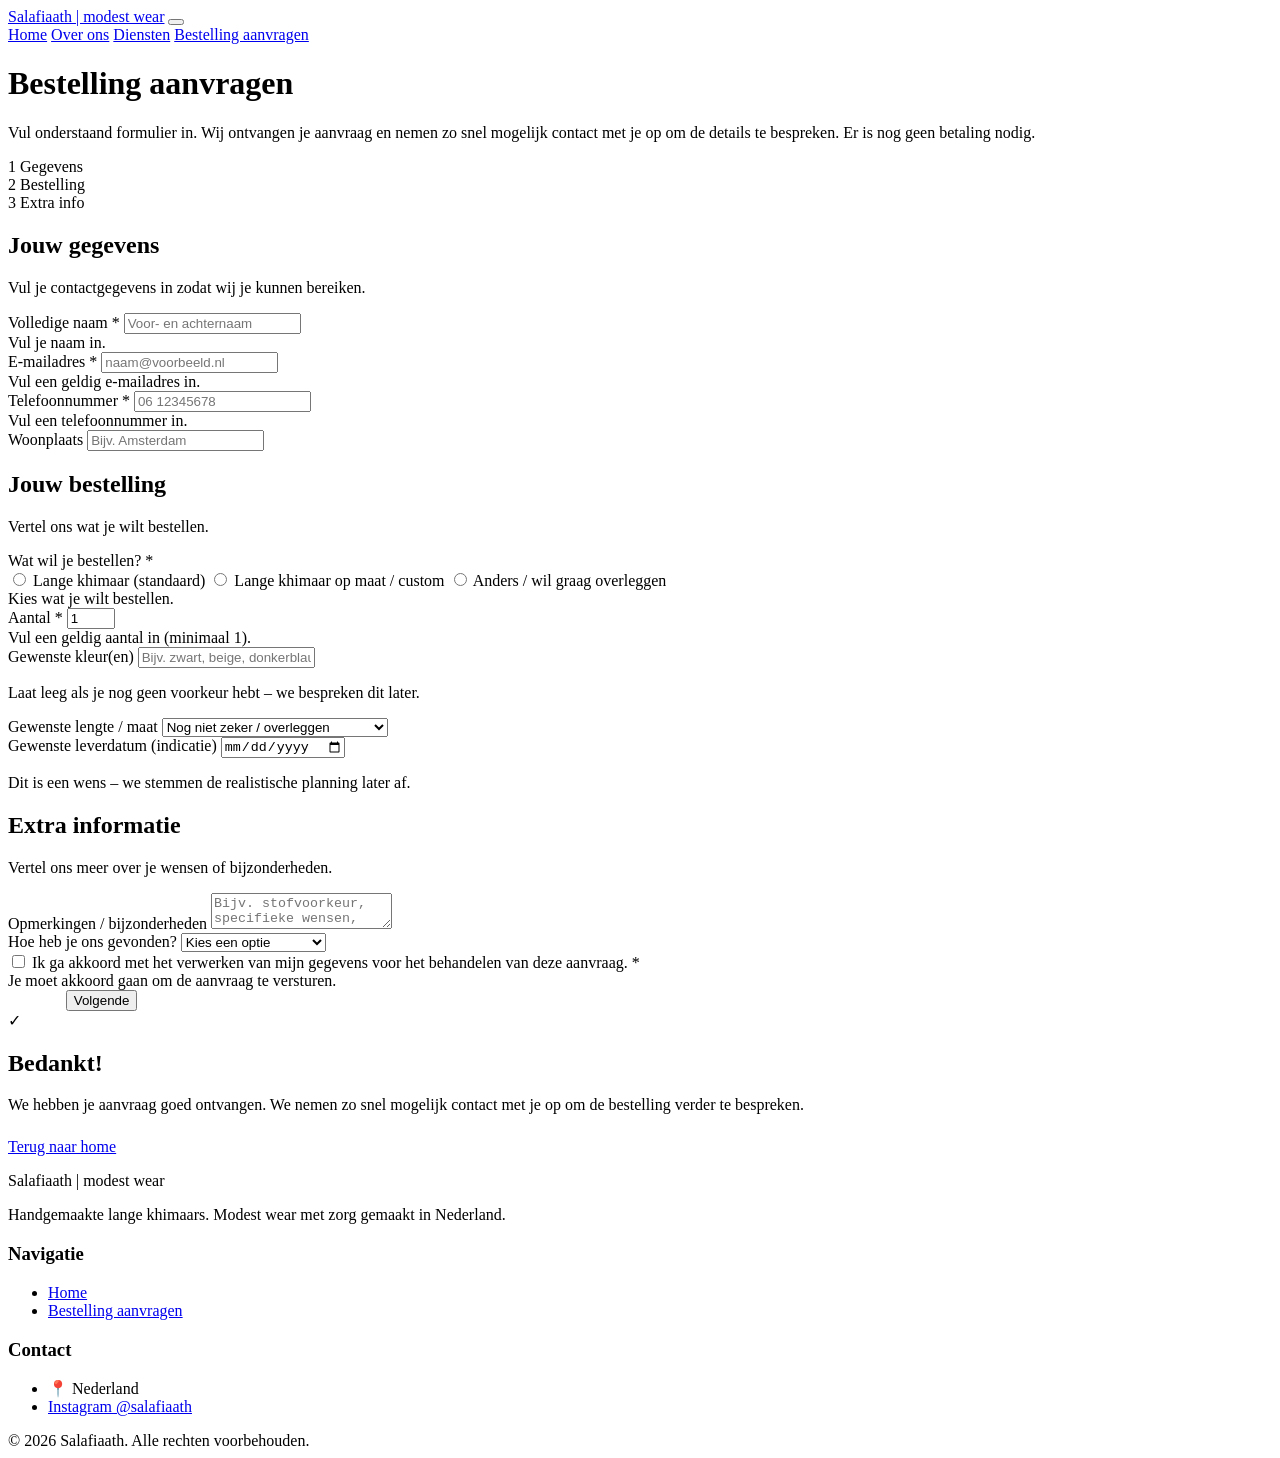
==== bestellen.html @ a57acd8a "Add order/request page with multi-step form" ====
<!DOCTYPE html>
<html lang="nl">
<head>
  <meta charset="UTF-8">
  <meta name="viewport" content="width=device-width, initial-scale=1.0">
  <title>Bestelling aanvragen | Salafiaath</title>
  <meta name="description" content="Vraag eenvoudig een handgemaakte lange khimaar aan bij Salafiaath. Vul het formulier in – wij nemen contact met je op.">
  <meta name="robots" content="noindex">
  <link rel="stylesheet" href="css/style.css">
</head>
<body>
  <!-- Header -->
  <header class="header">
    <div class="container nav">
      <a href="index.html" class="logo">Salafiaath <span>| modest wear</span></a>
      <button class="menu-toggle" aria-label="Menu openen" id="menuToggle">
        <span></span><span></span><span></span>
      </button>
      <nav class="nav-links" id="navLinks">
        <a href="index.html">Home</a>
        <a href="index.html#over">Over ons</a>
        <a href="index.html#diensten">Diensten</a>
        <a href="bestellen.html" class="nav-cta active">Bestelling aanvragen</a>
      </nav>
    </div>
  </header>

  <main>
    <div class="page-header">
      <div class="container">
        <h1>Bestelling aanvragen</h1>
        <p>
          Vul onderstaand formulier in. Wij ontvangen je aanvraag en nemen zo snel mogelijk 
          contact met je op om de details te bespreken. Er is nog geen betaling nodig.
        </p>
      </div>
    </div>

    <section class="form-section">
      <div class="container">
        <div class="form-wrapper">
          <!-- Progress indicator -->
          <div class="form-progress" id="formProgress">
            <div class="progress-step active" data-step="1"><span>1</span> Gegevens</div>
            <div class="progress-step" data-step="2"><span>2</span> Bestelling</div>
            <div class="progress-step" data-step="3"><span>3</span> Extra info</div>
          </div>

          <!-- Form -->
          <!-- 
            BELANGRIJK VOOR E-MAIL:
            Vervang action="https://formspree.io/f/XXXXXXX" door jouw eigen Formspree endpoint.
            Maak een gratis account op https://formspree.io en koppel jouw e-mailadres.
            Alternatief: gebruik EmailJS of Netlify Forms.
          -->
          <form id="orderForm" action="https://formspree.io/f/YOUR_FORM_ID" method="POST" novalidate>
            <!-- Hidden fields for email structure -->
            <input type="hidden" name="_subject" value="Nieuwe aanvraag via Salafiaath website">
            <input type="hidden" name="_template" value="table">
            <input type="text" name="_gotcha" style="display:none" tabindex="-1" autocomplete="off">

            <!-- STEP 1: Klantgegevens -->
            <div class="form-step active" data-step="1">
              <h2>Jouw gegevens</h2>
              <p class="step-desc">Vul je contactgegevens in zodat wij je kunnen bereiken.</p>

              <div class="form-group" data-field="naam">
                <label for="naam">Volledige naam <span class="required">*</span></label>
                <input type="text" id="naam" name="naam" required placeholder="Voor- en achternaam" autocomplete="name">
                <div class="error-msg">Vul je naam in.</div>
              </div>

              <div class="form-group" data-field="email">
                <label for="email">E-mailadres <span class="required">*</span></label>
                <input type="email" id="email" name="email" required placeholder="naam@voorbeeld.nl" autocomplete="email">
                <div class="error-msg">Vul een geldig e-mailadres in.</div>
              </div>

              <div class="form-group" data-field="telefoon">
                <label for="telefoon">Telefoonnummer <span class="required">*</span></label>
                <input type="tel" id="telefoon" name="telefoon" required placeholder="06 12345678" autocomplete="tel">
                <div class="error-msg">Vul een telefoonnummer in.</div>
              </div>

              <div class="form-group" data-field="plaats">
                <label for="plaats">Woonplaats</label>
                <input type="text" id="plaats" name="plaats" placeholder="Bijv. Amsterdam" autocomplete="address-level2">
              </div>
            </div>

            <!-- STEP 2: Bestelling -->
            <div class="form-step" data-step="2">
              <h2>Jouw bestelling</h2>
              <p class="step-desc">Vertel ons wat je wilt bestellen.</p>

              <div class="form-group" data-field="product">
                <label>Wat wil je bestellen? <span class="required">*</span></label>
                <div class="radio-group">
                  <label class="radio-option">
                    <input type="radio" name="product" value="Lange khimaar (standaard)" required>
                    Lange khimaar (standaard)
                  </label>
                  <label class="radio-option">
                    <input type="radio" name="product" value="Lange khimaar (op maat / custom)">
                    Lange khimaar op maat / custom
                  </label>
                  <label class="radio-option">
                    <input type="radio" name="product" value="Anders / overleg">
                    Anders / wil graag overleggen
                  </label>
                </div>
                <div class="error-msg">Kies wat je wilt bestellen.</div>
              </div>

              <div class="form-group" data-field="aantal">
                <label for="aantal">Aantal <span class="required">*</span></label>
                <input type="number" id="aantal" name="aantal" min="1" max="20" value="1" required>
                <div class="error-msg">Vul een geldig aantal in (minimaal 1).</div>
              </div>

              <div class="form-group" data-field="kleur">
                <label for="kleur">Gewenste kleur(en)</label>
                <input type="text" id="kleur" name="kleur" placeholder="Bijv. zwart, beige, donkerblauw…">
                <p class="hint">Laat leeg als je nog geen voorkeur hebt – we bespreken dit later.</p>
              </div>

              <div class="form-group" data-field="lengte">
                <label for="lengte">Gewenste lengte / maat</label>
                <select id="lengte" name="lengte">
                  <option value="">Nog niet zeker / overleggen</option>
                  <option value="Standaard lang">Standaard lang</option>
                  <option value="Extra lang">Extra lang</option>
                  <option value="Op maat (ik geef later maten)">Op maat (ik geef later maten door)</option>
                </select>
              </div>

              <div class="form-group" data-field="gewenste_datum">
                <label for="gewenste_datum">Gewenste leverdatum (indicatie)</label>
                <input type="date" id="gewenste_datum" name="gewenste_datum">
                <p class="hint">Dit is een wens – we stemmen de realistische planning later af.</p>
              </div>
            </div>

            <!-- STEP 3: Extra informatie -->
            <div class="form-step" data-step="3">
              <h2>Extra informatie</h2>
              <p class="step-desc">Vertel ons meer over je wensen of bijzonderheden.</p>

              <div class="form-group" data-field="opmerkingen">
                <label for="opmerkingen">Opmerkingen / bijzonderheden</label>
                <textarea id="opmerkingen" name="opmerkingen" placeholder="Bijv. stofvoorkeur, specifieke wensen, maten, gelegenheid…"></textarea>
              </div>

              <div class="form-group" data-field="hoe_gevonden">
                <label for="hoe_gevonden">Hoe heb je ons gevonden?</label>
                <select id="hoe_gevonden" name="hoe_gevonden">
                  <option value="">Kies een optie</option>
                  <option value="Instagram">Instagram</option>
                  <option value="Via via / aanbeveling">Via via / aanbeveling</option>
                  <option value="Google / zoeken">Google / zoeken</option>
                  <option value="Anders">Anders</option>
                </select>
              </div>

              <div class="form-group">
                <label class="checkbox-option">
                  <input type="checkbox" name="privacy" value="Akkoord" required id="privacy">
                  Ik ga akkoord met het verwerken van mijn gegevens voor het behandelen van deze aanvraag. <span class="required">*</span>
                </label>
                <div class="error-msg" style="margin-left:0;">Je moet akkoord gaan om de aanvraag te versturen.</div>
              </div>
            </div>

            <!-- Navigation buttons -->
            <div class="form-nav" id="formNav">
              <button type="button" class="btn btn-secondary" id="prevBtn" style="visibility:hidden;">Vorige</button>
              <button type="button" class="btn btn-primary" id="nextBtn">Volgende</button>
              <button type="submit" class="btn btn-primary" id="submitBtn" style="display:none;">Aanvraag versturen</button>
            </div>
          </form>

          <!-- Success state -->
          <div class="form-success" id="formSuccess">
            <div class="icon">✓</div>
            <h2>Bedankt!</h2>
            <p>
              We hebben je aanvraag goed ontvangen. We nemen zo snel mogelijk contact met je op 
              om de bestelling verder te bespreken.
            </p>
            <p style="margin-top:1.5rem;">
              <a href="index.html" class="btn btn-primary">Terug naar home</a>
            </p>
          </div>
        </div>
      </div>
    </section>
  </main>

  <!-- Footer -->
  <footer class="footer">
    <div class="container">
      <div class="footer-grid">
        <div>
          <div class="logo">Salafiaath <span style="color:var(--color-accent)">| modest wear</span></div>
          <p>Handgemaakte lange khimaars. Modest wear met zorg gemaakt in Nederland.</p>
        </div>
        <div>
          <h3>Navigatie</h3>
          <ul class="footer-links">
            <li><a href="index.html">Home</a></li>
            <li><a href="bestellen.html">Bestelling aanvragen</a></li>
          </ul>
        </div>
        <div>
          <h3>Contact</h3>
          <ul class="footer-links">
            <li>📍 Nederland</li>
            <li>
              <a href="https://www.instagram.com/salafiaath/" target="_blank" rel="noopener noreferrer">
                Instagram @salafiaath
              </a>
            </li>
          </ul>
        </div>
      </div>
      <div class="footer-bottom">
        <span>© 2026 Salafiaath. Alle rechten voorbehouden.</span>
      </div>
    </div>
  </footer>

  <script src="js/main.js"></script>
  <script src="js/form.js"></script>
</body>
</html>
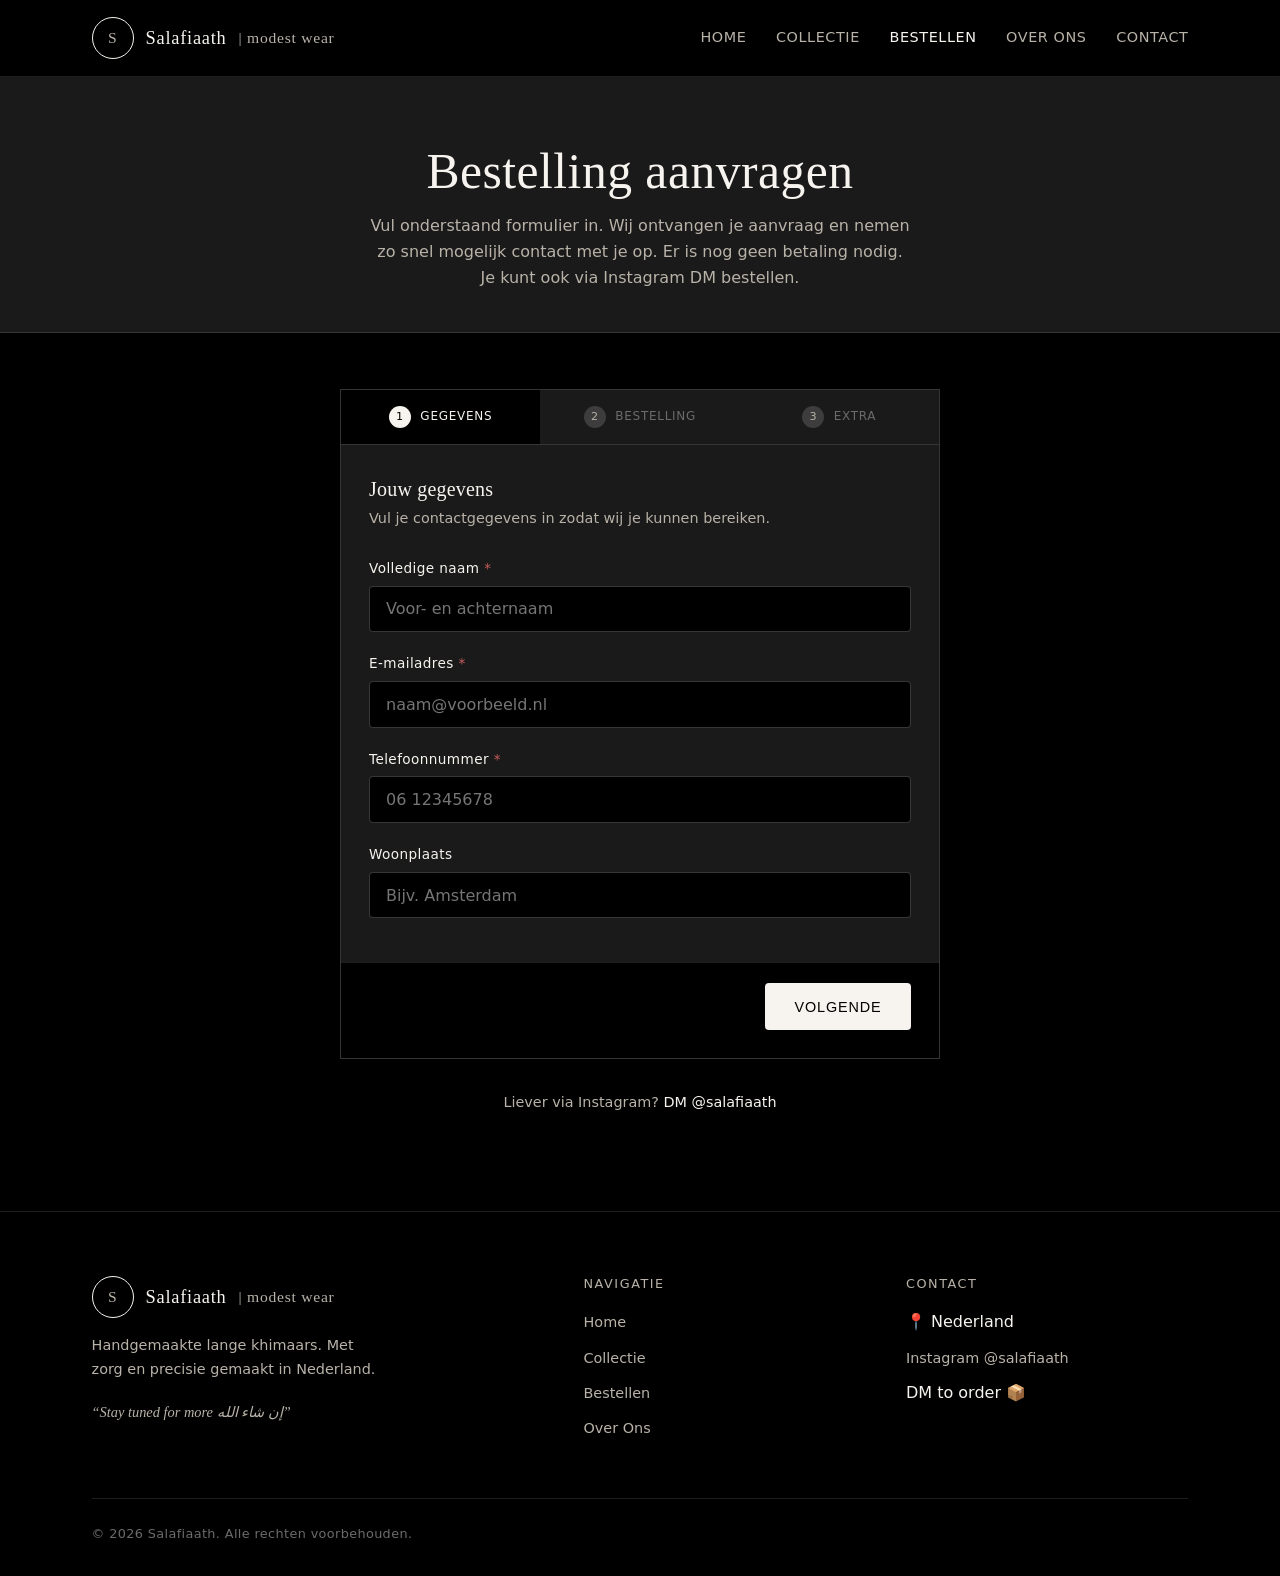
==== commit ef9f9fda: "Redesign order page to match black elegant style" ====
--- a/bestellen.html
+++ b/bestellen.html
@@ -4,23 +4,26 @@
   <meta charset="UTF-8">
   <meta name="viewport" content="width=device-width, initial-scale=1.0">
   <title>Bestelling aanvragen | Salafiaath</title>
-  <meta name="description" content="Vraag eenvoudig een handgemaakte lange khimaar aan bij Salafiaath. Vul het formulier in – wij nemen contact met je op.">
+  <meta name="description" content="Vraag een handgemaakte lange khimaar aan bij Salafiaath. Vul het formulier in – wij nemen contact met je op.">
   <meta name="robots" content="noindex">
   <link rel="stylesheet" href="css/style.css">
 </head>
 <body>
-  <!-- Header -->
   <header class="header">
     <div class="container nav">
-      <a href="index.html" class="logo">Salafiaath <span>| modest wear</span></a>
+      <a href="index.html" class="logo">
+        <span class="logo-mark">S</span>
+        Salafiaath <span>| modest wear</span>
+      </a>
       <button class="menu-toggle" aria-label="Menu openen" id="menuToggle">
         <span></span><span></span><span></span>
       </button>
       <nav class="nav-links" id="navLinks">
         <a href="index.html">Home</a>
-        <a href="index.html#over">Over ons</a>
-        <a href="index.html#diensten">Diensten</a>
-        <a href="bestellen.html" class="nav-cta active">Bestelling aanvragen</a>
+        <a href="index.html#collectie">Collectie</a>
+        <a href="bestellen.html" class="active">Bestellen</a>
+        <a href="index.html#over">Over Ons</a>
+        <a href="index.html#contact">Contact</a>
       </nav>
     </div>
   </header>
@@ -30,8 +33,8 @@
       <div class="container">
         <h1>Bestelling aanvragen</h1>
         <p>
-          Vul onderstaand formulier in. Wij ontvangen je aanvraag en nemen zo snel mogelijk 
-          contact met je op om de details te bespreken. Er is nog geen betaling nodig.
+          Vul onderstaand formulier in. Wij ontvangen je aanvraag en nemen zo snel mogelijk
+          contact met je op. Er is nog geen betaling nodig. Je kunt ook via Instagram DM bestellen.
         </p>
       </div>
     </div>
@@ -39,27 +42,17 @@
     <section class="form-section">
       <div class="container">
         <div class="form-wrapper">
-          <!-- Progress indicator -->
           <div class="form-progress" id="formProgress">
             <div class="progress-step active" data-step="1"><span>1</span> Gegevens</div>
             <div class="progress-step" data-step="2"><span>2</span> Bestelling</div>
-            <div class="progress-step" data-step="3"><span>3</span> Extra info</div>
+            <div class="progress-step" data-step="3"><span>3</span> Extra</div>
           </div>
 
-          <!-- Form -->
-          <!-- 
-            BELANGRIJK VOOR E-MAIL:
-            Vervang action="https://formspree.io/f/XXXXXXX" door jouw eigen Formspree endpoint.
-            Maak een gratis account op https://formspree.io en koppel jouw e-mailadres.
-            Alternatief: gebruik EmailJS of Netlify Forms.
-          -->
           <form id="orderForm" action="https://formspree.io/f/YOUR_FORM_ID" method="POST" novalidate>
-            <!-- Hidden fields for email structure -->
             <input type="hidden" name="_subject" value="Nieuwe aanvraag via Salafiaath website">
             <input type="hidden" name="_template" value="table">
             <input type="text" name="_gotcha" style="display:none" tabindex="-1" autocomplete="off">
 
-            <!-- STEP 1: Klantgegevens -->
             <div class="form-step active" data-step="1">
               <h2>Jouw gegevens</h2>
               <p class="step-desc">Vul je contactgegevens in zodat wij je kunnen bereiken.</p>
@@ -88,7 +81,6 @@
               </div>
             </div>
 
-            <!-- STEP 2: Bestelling -->
             <div class="form-step" data-step="2">
               <h2>Jouw bestelling</h2>
               <p class="step-desc">Vertel ons wat je wilt bestellen.</p>
@@ -103,6 +95,10 @@
                   <label class="radio-option">
                     <input type="radio" name="product" value="Lange khimaar (op maat / custom)">
                     Lange khimaar op maat / custom
+                  </label>
+                  <label class="radio-option">
+                    <input type="radio" name="product" value="Extra lange khimaar">
+                    Extra lange khimaar
                   </label>
                   <label class="radio-option">
                     <input type="radio" name="product" value="Anders / overleg">
@@ -141,7 +137,6 @@
               </div>
             </div>
 
-            <!-- STEP 3: Extra informatie -->
             <div class="form-step" data-step="3">
               <h2>Extra informatie</h2>
               <p class="step-desc">Vertel ons meer over je wensen of bijzonderheden.</p>
@@ -171,7 +166,6 @@
               </div>
             </div>
 
-            <!-- Navigation buttons -->
             <div class="form-nav" id="formNav">
               <button type="button" class="btn btn-secondary" id="prevBtn" style="visibility:hidden;">Vorige</button>
               <button type="button" class="btn btn-primary" id="nextBtn">Volgende</button>
@@ -179,12 +173,11 @@
             </div>
           </form>
 
-          <!-- Success state -->
           <div class="form-success" id="formSuccess">
             <div class="icon">✓</div>
             <h2>Bedankt!</h2>
             <p>
-              We hebben je aanvraag goed ontvangen. We nemen zo snel mogelijk contact met je op 
+              We hebben je aanvraag goed ontvangen. We nemen zo snel mogelijk contact met je op
               om de bestelling verder te bespreken.
             </p>
             <p style="margin-top:1.5rem;">
@@ -192,23 +185,33 @@
             </p>
           </div>
         </div>
+
+        <p style="text-align:center; margin-top:2rem; font-size:0.9rem;">
+          Liever via Instagram?
+          <a href="https://www.instagram.com/salafiaath/" target="_blank" rel="noopener noreferrer">DM @salafiaath</a>
+        </p>
       </div>
     </section>
   </main>
 
-  <!-- Footer -->
   <footer class="footer">
     <div class="container">
       <div class="footer-grid">
         <div>
-          <div class="logo">Salafiaath <span style="color:var(--color-accent)">| modest wear</span></div>
-          <p>Handgemaakte lange khimaars. Modest wear met zorg gemaakt in Nederland.</p>
+          <a href="index.html" class="logo">
+            <span class="logo-mark">S</span>
+            Salafiaath <span>| modest wear</span>
+          </a>
+          <p>Handgemaakte lange khimaars. Met zorg en precisie gemaakt in Nederland.</p>
+          <p class="footer-quote">“Stay tuned for more إن شاء الله”</p>
         </div>
         <div>
           <h3>Navigatie</h3>
           <ul class="footer-links">
             <li><a href="index.html">Home</a></li>
-            <li><a href="bestellen.html">Bestelling aanvragen</a></li>
+            <li><a href="index.html#collectie">Collectie</a></li>
+            <li><a href="bestellen.html">Bestellen</a></li>
+            <li><a href="index.html#over">Over Ons</a></li>
           </ul>
         </div>
         <div>
@@ -220,6 +223,7 @@
                 Instagram @salafiaath
               </a>
             </li>
+            <li>DM to order 📦</li>
           </ul>
         </div>
       </div>
--- a/css/style.css
+++ b/css/style.css
@@ -0,0 +1,765 @@
+/* Salafiaath – Modest Wear
+   Elegant black / anthracite / cream
+*/
+
+:root {
+  --black: #000000;
+  --anthracite: #1a1a1a;
+  --anthracite-soft: #2a2a2a;
+  --gray: #3d3d3d;
+  --gray-mid: #6b6b6b;
+  --cream: #F7F4EF;
+  --cream-soft: #EDE8E0;
+  --white: #FFFFFF;
+  --text: #F7F4EF;
+  --text-muted: #B8B2A8;
+  --border: rgba(247, 244, 239, 0.12);
+  --border-strong: rgba(247, 244, 239, 0.22);
+  --error: #c45c5c;
+  --success: #4a7c59;
+  --font-main: 'Segoe UI', system-ui, -apple-system, BlinkMacSystemFont, 'Helvetica Neue', Arial, sans-serif;
+  --font-heading: Georgia, 'Times New Roman', serif;
+  --max-width: 1140px;
+  --radius: 4px;
+  --transition: 0.28s ease;
+}
+
+*, *::before, *::after { box-sizing: border-box; margin: 0; padding: 0; }
+
+html { scroll-behavior: smooth; font-size: 16px; }
+
+body {
+  font-family: var(--font-main);
+  background: var(--black);
+  color: var(--text);
+  line-height: 1.65;
+  -webkit-font-smoothing: antialiased;
+}
+
+img { max-width: 100%; height: auto; display: block; }
+a { color: var(--cream); text-decoration: none; transition: color var(--transition); }
+a:hover { color: var(--white); }
+ul { list-style: none; }
+
+h1, h2, h3, h4 {
+  font-family: var(--font-heading);
+  font-weight: 500;
+  line-height: 1.25;
+  color: var(--cream);
+  letter-spacing: 0.01em;
+}
+
+h1 { font-size: clamp(2.1rem, 5vw, 3.1rem); }
+h2 { font-size: clamp(1.55rem, 3.2vw, 2rem); margin-bottom: 1rem; }
+h3 { font-size: 1.2rem; }
+
+p { margin-bottom: 1rem; color: var(--text-muted); }
+
+.container {
+  width: 100%;
+  max-width: var(--max-width);
+  margin: 0 auto;
+  padding: 0 1.35rem;
+}
+
+.section { padding: 5rem 0; }
+.section-alt { background: var(--anthracite); }
+
+.header {
+  position: sticky;
+  top: 0;
+  z-index: 100;
+  background: rgba(0, 0, 0, 0.92);
+  backdrop-filter: blur(12px);
+  border-bottom: 1px solid var(--border);
+}
+
+.nav {
+  display: flex;
+  align-items: center;
+  justify-content: space-between;
+  height: 76px;
+}
+
+.logo {
+  display: flex;
+  align-items: center;
+  gap: 0.75rem;
+  color: var(--cream);
+  font-family: var(--font-heading);
+  font-size: 1.15rem;
+  font-weight: 500;
+  letter-spacing: 0.04em;
+}
+
+.logo-mark {
+  width: 42px;
+  height: 42px;
+  border-radius: 50%;
+  background: var(--black);
+  border: 1.5px solid var(--cream);
+  display: flex;
+  align-items: center;
+  justify-content: center;
+  font-size: 0.7rem;
+  font-weight: 600;
+  letter-spacing: 0.02em;
+  color: var(--cream);
+  flex-shrink: 0;
+}
+
+.logo span {
+  color: var(--text-muted);
+  font-weight: 400;
+  font-size: 0.85em;
+}
+
+.nav-links {
+  display: flex;
+  align-items: center;
+  gap: 1.85rem;
+}
+
+.nav-links a {
+  color: var(--text-muted);
+  font-weight: 500;
+  font-size: 0.9rem;
+  letter-spacing: 0.04em;
+  text-transform: uppercase;
+}
+
+.nav-links a:hover,
+.nav-links a.active {
+  color: var(--cream);
+}
+
+.menu-toggle {
+  display: none;
+  background: none;
+  border: none;
+  cursor: pointer;
+  padding: 0.5rem;
+}
+
+.menu-toggle span {
+  display: block;
+  width: 22px;
+  height: 1.5px;
+  background: var(--cream);
+  margin: 5px 0;
+  transition: var(--transition);
+}
+
+.btn {
+  display: inline-flex;
+  align-items: center;
+  justify-content: center;
+  gap: 0.5rem;
+  padding: 0.9rem 1.85rem;
+  border-radius: var(--radius);
+  font-weight: 500;
+  font-size: 0.9rem;
+  letter-spacing: 0.06em;
+  text-transform: uppercase;
+  border: none;
+  cursor: pointer;
+  transition: all var(--transition);
+  text-decoration: none;
+}
+
+.btn-primary {
+  background: var(--cream);
+  color: var(--black);
+}
+
+.btn-primary:hover {
+  background: var(--white);
+  color: var(--black);
+}
+
+.btn-secondary {
+  background: transparent;
+  color: var(--cream);
+  border: 1px solid var(--border-strong);
+}
+
+.btn-secondary:hover {
+  border-color: var(--cream);
+  background: rgba(247, 244, 239, 0.06);
+}
+
+.btn-large {
+  padding: 1.05rem 2.2rem;
+  font-size: 0.95rem;
+}
+
+.hero {
+  position: relative;
+  min-height: 88vh;
+  display: flex;
+  align-items: center;
+  overflow: hidden;
+  background: var(--anthracite);
+}
+
+.hero-bg {
+  position: absolute;
+  inset: 0;
+  background:
+    linear-gradient(105deg, rgba(0,0,0,0.82) 0%, rgba(0,0,0,0.45) 55%, rgba(0,0,0,0.7) 100%),
+    linear-gradient(160deg, #1a1a1a 0%, #0d0d0d 100%);
+  z-index: 0;
+}
+
+.hero-bg::after {
+  content: '';
+  position: absolute;
+  inset: 0;
+  background: radial-gradient(ellipse at 70% 40%, rgba(247,244,239,0.04) 0%, transparent 55%);
+  pointer-events: none;
+}
+
+.hero-inner {
+  position: relative;
+  z-index: 1;
+  padding: 6rem 0 5rem;
+  max-width: 640px;
+}
+
+.hero-label {
+  display: inline-block;
+  font-size: 0.75rem;
+  letter-spacing: 0.18em;
+  text-transform: uppercase;
+  color: var(--text-muted);
+  margin-bottom: 1.25rem;
+  border-left: 2px solid var(--cream);
+  padding-left: 0.85rem;
+}
+
+.hero h1 { margin-bottom: 1.15rem; font-weight: 500; }
+
+.hero .lead {
+  font-size: 1.15rem;
+  color: var(--text-muted);
+  margin-bottom: 2.25rem;
+  max-width: 28rem;
+  line-height: 1.7;
+}
+
+.hero-actions {
+  display: flex;
+  flex-wrap: wrap;
+  gap: 1rem;
+}
+
+.collectie-intro {
+  text-align: center;
+  max-width: 36rem;
+  margin: 0 auto 3rem;
+}
+
+.product-grid {
+  display: grid;
+  grid-template-columns: repeat(3, 1fr);
+  gap: 1.75rem;
+}
+
+.product-card {
+  background: var(--anthracite);
+  border: 1px solid var(--border);
+  transition: border-color var(--transition), transform var(--transition);
+}
+
+.product-card:hover {
+  border-color: var(--border-strong);
+  transform: translateY(-3px);
+}
+
+.product-image {
+  aspect-ratio: 3/4;
+  background: var(--anthracite-soft);
+  display: flex;
+  align-items: center;
+  justify-content: center;
+  color: var(--text-muted);
+  font-size: 0.85rem;
+  text-align: center;
+  padding: 1.5rem;
+  border-bottom: 1px solid var(--border);
+}
+
+.product-body {
+  padding: 1.35rem 1.25rem 1.5rem;
+}
+
+.product-body h3 {
+  font-size: 1.05rem;
+  margin-bottom: 0.35rem;
+  font-weight: 500;
+}
+
+.product-body .meta {
+  font-size: 0.8rem;
+  color: var(--gray-mid);
+  letter-spacing: 0.04em;
+  text-transform: uppercase;
+  margin-bottom: 0.75rem;
+}
+
+.product-body p {
+  font-size: 0.9rem;
+  margin-bottom: 1rem;
+}
+
+.product-body .btn {
+  width: 100%;
+  padding: 0.7rem;
+  font-size: 0.8rem;
+}
+
+.ambacht-grid {
+  display: grid;
+  grid-template-columns: 1fr 1fr;
+  gap: 3.5rem;
+  align-items: center;
+}
+
+.ambacht-visual {
+  aspect-ratio: 1;
+  background: var(--anthracite-soft);
+  border: 1px solid var(--border);
+  display: flex;
+  align-items: center;
+  justify-content: center;
+  color: var(--text-muted);
+  font-size: 0.9rem;
+  text-align: center;
+  padding: 2rem;
+}
+
+.ambacht-content .label {
+  font-size: 0.75rem;
+  letter-spacing: 0.16em;
+  text-transform: uppercase;
+  color: var(--text-muted);
+  margin-bottom: 0.85rem;
+}
+
+.ambacht-content h2 { margin-bottom: 1.25rem; }
+.ambacht-content p { margin-bottom: 1.1rem; }
+
+.ambacht-list { margin-top: 1.75rem; }
+
+.ambacht-list li {
+  display: flex;
+  align-items: flex-start;
+  gap: 0.85rem;
+  margin-bottom: 0.9rem;
+  color: var(--text-muted);
+  font-size: 0.95rem;
+}
+
+.ambacht-list li::before {
+  content: '—';
+  color: var(--cream);
+  flex-shrink: 0;
+}
+
+.over-grid {
+  display: grid;
+  grid-template-columns: 1.1fr 0.9fr;
+  gap: 3.5rem;
+  align-items: center;
+}
+
+.over-content h2 { margin-bottom: 1.25rem; }
+
+.over-stats {
+  display: grid;
+  grid-template-columns: 1fr 1fr;
+  gap: 1.25rem;
+  margin-top: 2rem;
+}
+
+.stat {
+  border: 1px solid var(--border);
+  padding: 1.25rem;
+  background: var(--anthracite);
+}
+
+.stat strong {
+  display: block;
+  font-family: var(--font-heading);
+  font-size: 1.35rem;
+  color: var(--cream);
+  margin-bottom: 0.25rem;
+}
+
+.stat span {
+  font-size: 0.8rem;
+  color: var(--text-muted);
+  letter-spacing: 0.04em;
+  text-transform: uppercase;
+}
+
+.steps {
+  display: grid;
+  grid-template-columns: repeat(4, 1fr);
+  gap: 1.5rem;
+  margin-top: 2.75rem;
+}
+
+.step {
+  text-align: left;
+  padding: 1.5rem 1.25rem;
+  border: 1px solid var(--border);
+  background: var(--anthracite);
+}
+
+.step-number {
+  font-family: var(--font-heading);
+  font-size: 1.5rem;
+  color: var(--cream);
+  margin-bottom: 0.85rem;
+  opacity: 0.7;
+}
+
+.step h3 { font-size: 1rem; margin-bottom: 0.45rem; }
+.step p { font-size: 0.88rem; margin-bottom: 0; }
+
+.cta-section {
+  text-align: center;
+  padding: 5rem 0;
+  border-top: 1px solid var(--border);
+  border-bottom: 1px solid var(--border);
+}
+
+.cta-section h2 { margin-bottom: 0.85rem; }
+.cta-section p { max-width: 28rem; margin: 0 auto 2rem; }
+
+.cta-actions {
+  display: flex;
+  flex-wrap: wrap;
+  justify-content: center;
+  gap: 1rem;
+}
+
+.footer {
+  background: var(--black);
+  border-top: 1px solid var(--border);
+  padding: 4rem 0 2rem;
+}
+
+.footer-grid {
+  display: grid;
+  grid-template-columns: 1.6fr 1fr 1fr;
+  gap: 2.5rem;
+  margin-bottom: 3rem;
+}
+
+.footer .logo { margin-bottom: 1rem; }
+.footer p { font-size: 0.9rem; max-width: 18rem; }
+
+.footer h3 {
+  font-size: 0.8rem;
+  letter-spacing: 0.12em;
+  text-transform: uppercase;
+  color: var(--text-muted);
+  margin-bottom: 1.1rem;
+  font-family: var(--font-main);
+  font-weight: 500;
+}
+
+.footer-links li { margin-bottom: 0.55rem; }
+.footer-links a { color: var(--text-muted); font-size: 0.9rem; }
+.footer-links a:hover { color: var(--cream); }
+
+.footer-quote {
+  font-family: var(--font-heading);
+  font-style: italic;
+  font-size: 0.95rem;
+  color: var(--text-muted);
+  margin-top: 1.25rem;
+  max-width: 16rem;
+  line-height: 1.55;
+}
+
+.footer-bottom {
+  border-top: 1px solid var(--border);
+  padding-top: 1.5rem;
+  display: flex;
+  justify-content: space-between;
+  flex-wrap: wrap;
+  gap: 1rem;
+  font-size: 0.8rem;
+  color: var(--gray-mid);
+  letter-spacing: 0.03em;
+}
+
+.page-header {
+  padding: 4rem 0 2.5rem;
+  text-align: center;
+  border-bottom: 1px solid var(--border);
+  background: var(--anthracite);
+}
+
+.page-header h1 { margin-bottom: 0.6rem; }
+.page-header p { max-width: 34rem; margin: 0 auto; }
+
+.form-section { padding: 3.5rem 0 5rem; }
+
+.form-wrapper {
+  max-width: 600px;
+  margin: 0 auto;
+  background: var(--anthracite);
+  border: 1px solid var(--border);
+  overflow: hidden;
+}
+
+.form-progress {
+  display: flex;
+  border-bottom: 1px solid var(--border);
+}
+
+.progress-step {
+  flex: 1;
+  text-align: center;
+  padding: 1rem 0.4rem;
+  font-size: 0.75rem;
+  font-weight: 500;
+  letter-spacing: 0.06em;
+  text-transform: uppercase;
+  color: var(--gray-mid);
+}
+
+.progress-step.active {
+  color: var(--cream);
+  background: var(--black);
+}
+
+.progress-step.completed { color: var(--success); }
+
+.progress-step span {
+  display: inline-flex;
+  width: 22px;
+  height: 22px;
+  align-items: center;
+  justify-content: center;
+  border-radius: 50%;
+  background: var(--gray);
+  color: var(--text-muted);
+  font-size: 0.7rem;
+  margin-right: 0.3rem;
+}
+
+.progress-step.active span {
+  background: var(--cream);
+  color: var(--black);
+}
+
+.progress-step.completed span {
+  background: var(--success);
+  color: var(--white);
+}
+
+.form-step {
+  display: none;
+  padding: 2rem 1.75rem 1.5rem;
+}
+
+.form-step.active { display: block; }
+
+.form-step h2 {
+  font-size: 1.25rem;
+  margin-bottom: 0.3rem;
+}
+
+.form-step .step-desc {
+  font-size: 0.9rem;
+  margin-bottom: 1.65rem;
+}
+
+.form-group { margin-bottom: 1.25rem; }
+
+.form-group label {
+  display: block;
+  font-weight: 500;
+  font-size: 0.85rem;
+  letter-spacing: 0.03em;
+  margin-bottom: 0.4rem;
+  color: var(--cream);
+}
+
+.form-group label .required { color: var(--error); }
+
+.form-group input[type="text"],
+.form-group input[type="email"],
+.form-group input[type="tel"],
+.form-group input[type="number"],
+.form-group input[type="date"],
+.form-group select,
+.form-group textarea {
+  width: 100%;
+  padding: 0.8rem 1rem;
+  border: 1px solid var(--border-strong);
+  border-radius: var(--radius);
+  font-size: 1rem;
+  font-family: inherit;
+  background: var(--black);
+  color: var(--cream);
+  transition: border-color var(--transition);
+}
+
+.form-group input:focus,
+.form-group select:focus,
+.form-group textarea:focus {
+  outline: none;
+  border-color: var(--cream);
+}
+
+.form-group textarea {
+  min-height: 110px;
+  resize: vertical;
+}
+
+.form-group .hint {
+  font-size: 0.78rem;
+  color: var(--gray-mid);
+  margin-top: 0.3rem;
+}
+
+.form-group.error input,
+.form-group.error select,
+.form-group.error textarea {
+  border-color: var(--error);
+}
+
+.form-group .error-msg {
+  display: none;
+  color: var(--error);
+  font-size: 0.8rem;
+  margin-top: 0.3rem;
+}
+
+.form-group.error .error-msg { display: block; }
+
+.radio-group,
+.checkbox-group {
+  display: flex;
+  flex-direction: column;
+  gap: 0.55rem;
+}
+
+.radio-option,
+.checkbox-option {
+  display: flex;
+  align-items: center;
+  gap: 0.65rem;
+  padding: 0.7rem 0.9rem;
+  border: 1px solid var(--border);
+  border-radius: var(--radius);
+  cursor: pointer;
+  transition: border-color var(--transition), background var(--transition);
+  color: var(--text-muted);
+  font-size: 0.95rem;
+}
+
+.radio-option:hover,
+.checkbox-option:hover {
+  border-color: var(--border-strong);
+  background: rgba(247, 244, 239, 0.03);
+}
+
+.radio-option input,
+.checkbox-option input {
+  accent-color: var(--cream);
+  width: 16px;
+  height: 16px;
+}
+
+.form-nav {
+  display: flex;
+  justify-content: space-between;
+  gap: 1rem;
+  padding: 1.25rem 1.75rem 1.75rem;
+  border-top: 1px solid var(--border);
+  background: var(--black);
+}
+
+.form-nav .btn { min-width: 120px; }
+
+.form-success {
+  display: none;
+  text-align: center;
+  padding: 3.5rem 2rem;
+}
+
+.form-success.show { display: block; }
+
+.form-success .icon {
+  width: 64px;
+  height: 64px;
+  margin: 0 auto 1.4rem;
+  background: var(--success);
+  color: white;
+  border-radius: 50%;
+  display: flex;
+  align-items: center;
+  justify-content: center;
+  font-size: 1.6rem;
+}
+
+.form-success h2 {
+  color: var(--cream);
+  margin-bottom: 0.75rem;
+}
+
+@media (max-width: 900px) {
+  .product-grid { grid-template-columns: 1fr 1fr; }
+  .ambacht-grid,
+  .over-grid { grid-template-columns: 1fr; gap: 2.5rem; }
+  .steps { grid-template-columns: 1fr 1fr; }
+  .footer-grid { grid-template-columns: 1fr; gap: 2rem; }
+  .hero { min-height: auto; }
+  .hero-inner { padding: 4.5rem 0 3.5rem; }
+}
+
+@media (max-width: 640px) {
+  .nav-links {
+    display: none;
+    position: absolute;
+    top: 76px;
+    left: 0;
+    right: 0;
+    background: var(--black);
+    flex-direction: column;
+    padding: 1.5rem;
+    border-bottom: 1px solid var(--border);
+    gap: 1rem;
+  }
+  .nav-links.open { display: flex; }
+  .menu-toggle { display: block; }
+  .product-grid { grid-template-columns: 1fr; }
+  .steps { grid-template-columns: 1fr; }
+  .form-step, .form-nav { padding-left: 1.25rem; padding-right: 1.25rem; }
+  .progress-step { font-size: 0.65rem; }
+  .progress-step span { display: none; }
+  .over-stats { grid-template-columns: 1fr; }
+}
+
+:focus-visible {
+  outline: 2px solid var(--cream);
+  outline-offset: 2px;
+}
+
+.sr-only {
+  position: absolute;
+  width: 1px;
+  height: 1px;
+  padding: 0;
+  margin: -1px;
+  overflow: hidden;
+  clip: rect(0,0,0,0);
+  border: 0;
+}
